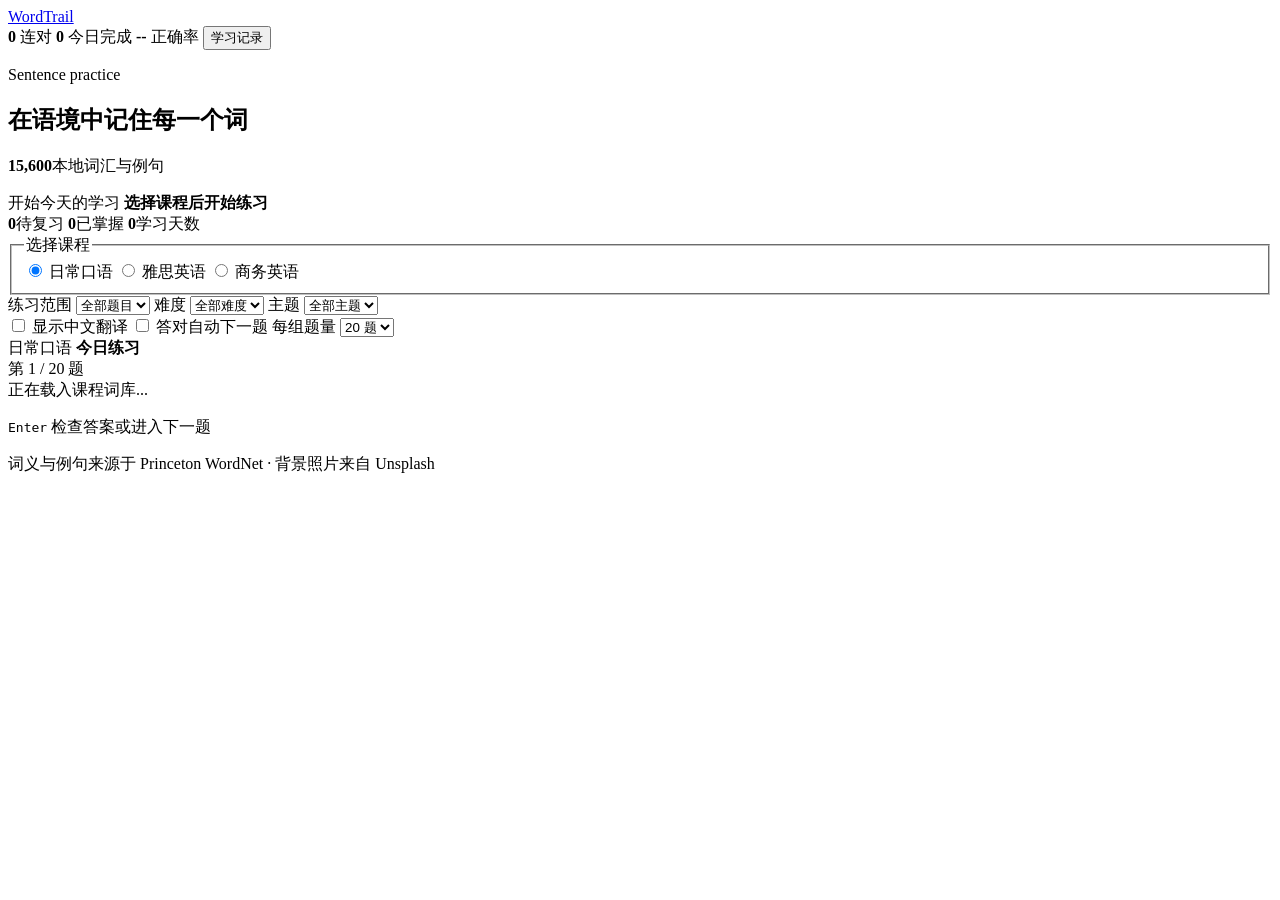
==== index.html @ 2b7f037a "Deploy WordTrail site" ====
<!doctype html>
<html lang="zh-CN">
<head>
  <meta charset="UTF-8">
  <meta name="viewport" content="width=device-width, initial-scale=1.0">
  <meta name="description" content="雅思、日常口语和商务英语句子填空练习。">
  <title>WordTrail 英语填空练习</title>
  <script type="module" crossorigin src="/assets/index-DmFLIDz8.js"></script>
  <link rel="stylesheet" crossorigin href="/assets/index-DIoTUTyi.css">
</head>
<body>
  <div class="page-overlay" aria-hidden="true"></div>

  <header class="site-header">
    <a class="brand" href="#" aria-label="WordTrail 首页">
      <span class="brand-mark"><i data-lucide="book-open" aria-hidden="true"></i></span>
      <span>WordTrail</span>
    </a>
    <div class="header-stats" aria-label="今日学习统计">
      <span><i data-lucide="flame" aria-hidden="true"></i><strong id="streak-count">0</strong> 连对</span>
      <span><i data-lucide="circle-check" aria-hidden="true"></i><strong id="today-count">0</strong> 今日完成</span>
      <span><i data-lucide="chart-no-axes-column-increasing" aria-hidden="true"></i><strong id="accuracy-count">--</strong> 正确率</span>
      <button id="history-button" class="header-button" type="button" aria-label="打开学习记录"><i data-lucide="history" aria-hidden="true"></i>学习记录</button>
    </div>
  </header>

  <main class="app-shell">
    <section class="course-head" aria-labelledby="page-title">
      <div>
        <p class="eyebrow">Sentence practice</p>
        <h1 id="page-title">在语境中记住每一个词</h1>
      </div>
      <p class="course-total"><strong id="course-count">15,600</strong><span>本地词汇与例句</span></p>
    </section>

    <section class="learning-overview" aria-label="学习概览">
      <div class="resume-summary">
        <span class="resume-icon"><i data-lucide="bookmark-check" aria-hidden="true"></i></span>
        <div>
          <span id="resume-label">开始今天的学习</span>
          <strong id="resume-title">选择课程后开始练习</strong>
        </div>
        <button id="resume-button" class="resume-button" type="button" hidden>继续学习<i data-lucide="arrow-right" aria-hidden="true"></i></button>
      </div>
      <div class="overview-metrics">
        <span><strong id="due-count">0</strong>待复习</span>
        <span><strong id="mastered-count">0</strong>已掌握</span>
        <span><strong id="study-days">0</strong>学习天数</span>
      </div>
    </section>

    <section class="filter-bar" aria-label="课程筛选">
      <fieldset class="course-switcher">
        <legend>选择课程</legend>
        <label>
          <input type="radio" name="course" value="daily" checked>
          <span><i data-lucide="message-circle" aria-hidden="true"></i>日常口语</span>
        </label>
        <label>
          <input type="radio" name="course" value="ielts">
          <span><i data-lucide="graduation-cap" aria-hidden="true"></i>雅思英语</span>
        </label>
        <label>
          <input type="radio" name="course" value="business">
          <span><i data-lucide="briefcase-business" aria-hidden="true"></i>商务英语</span>
        </label>
      </fieldset>

      <div class="select-fields">
        <label>
          <span>练习范围</span>
          <select id="scope-filter">
            <option value="all">全部题目</option>
            <option value="due">到期复习</option>
            <option value="wrong">错题本</option>
            <option value="favorites">收藏夹</option>
          </select>
        </label>
        <label>
          <span>难度</span>
          <select id="difficulty-filter">
            <option value="all">全部难度</option>
            <option value="Basic">基础</option>
            <option value="Intermediate">进阶</option>
            <option value="Advanced">高阶</option>
          </select>
        </label>
        <label>
          <span>主题</span>
          <select id="topic-filter">
            <option value="all">全部主题</option>
          </select>
        </label>
      </div>
    </section>

    <section class="preference-strip" aria-label="练习偏好">
      <label class="switch-control">
        <input id="translation-toggle" type="checkbox">
        <span class="switch-track" aria-hidden="true"></span>
        <span>显示中文翻译</span>
      </label>
      <label class="switch-control">
        <input id="auto-next-toggle" type="checkbox">
        <span class="switch-track" aria-hidden="true"></span>
        <span>答对自动下一题</span>
      </label>
      <label class="goal-control" for="goal-select">
        <span>每组题量</span>
        <select id="goal-select">
          <option value="10">10 题</option>
          <option value="20" selected>20 题</option>
          <option value="30">30 题</option>
        </select>
      </label>
    </section>

    <section class="practice-panel" aria-labelledby="practice-title">
      <div class="practice-progress">
        <div class="progress-copy">
          <div>
            <span id="course-label">日常口语</span>
            <strong id="practice-title">今日练习</strong>
          </div>
          <span id="progress-label">第 1 / 20 题</span>
        </div>
        <div class="progress-track" role="progressbar" aria-label="今日练习进度" aria-valuemin="0" aria-valuemax="20" aria-valuenow="0">
          <div id="progress-bar"></div>
        </div>
      </div>

      <div id="loading-state" class="loading-state" aria-live="polite">
        <i data-lucide="loader-circle" aria-hidden="true"></i>
        <span>正在载入课程词库...</span>
      </div>

      <div id="question-view" class="question-view" hidden>
        <div class="question-meta">
          <span id="part-of-speech">名词</span>
          <span id="question-difficulty">基础</span>
          <span id="question-topic">General</span>
          <button id="favorite-button" class="icon-button" type="button" aria-label="收藏当前单词" aria-pressed="false" data-tooltip="收藏当前单词">
            <i data-lucide="star" aria-hidden="true"></i>
          </button>
          <button id="speak-button" class="icon-button" type="button" aria-label="朗读完整句子" data-tooltip="朗读完整句子">
            <i data-lucide="volume-2" aria-hidden="true"></i>
          </button>
        </div>

        <p id="sentence" class="sentence"></p>
        <p class="answer-length" id="answer-length"></p>
        <p id="translation" class="translation" lang="zh-CN" hidden></p>

        <div id="hint-panel" class="hint-panel" hidden>
          <i data-lucide="lightbulb" aria-hidden="true"></i>
          <div>
            <strong>词义提示</strong>
            <p id="definition"></p>
            <span id="letter-hint"></span>
          </div>
        </div>

        <form id="answer-form" novalidate>
          <label for="answer-input">你的答案</label>
          <div class="answer-row">
            <input id="answer-input" type="text" autocomplete="off" autocapitalize="none" spellcheck="false" placeholder="输入缺少的英文单词">
            <button id="submit-button" class="primary-button" type="submit">检查答案<i data-lucide="arrow-right" aria-hidden="true"></i></button>
          </div>
        </form>

        <div id="feedback" class="feedback" aria-live="polite" hidden></div>

        <div class="secondary-actions">
          <button id="hint-button" class="text-button" type="button"><i data-lucide="sparkles" aria-hidden="true"></i>查看提示</button>
          <button id="skip-button" class="text-button" type="button">跳过本题<i data-lucide="skip-forward" aria-hidden="true"></i></button>
        </div>
      </div>

      <div id="empty-state" class="empty-state" hidden>
        <i data-lucide="search-x" aria-hidden="true"></i>
        <h2>没有符合条件的题目</h2>
        <p>请调整难度或主题筛选。</p>
      </div>

      <div id="completion-view" class="completion-view" hidden>
        <span class="completion-icon"><i data-lucide="trophy" aria-hidden="true"></i></span>
        <p class="eyebrow">Session complete</p>
        <h2>本组练习完成</h2>
        <p id="completion-copy"></p>
        <div class="completion-stats">
          <span><strong id="session-correct">0</strong>答对</span>
          <span><strong id="session-accuracy">0%</strong>正确率</span>
          <span><strong id="session-learned">0</strong>个词</span>
        </div>
        <button id="restart-button" class="primary-button" type="button">继续练习<i data-lucide="rotate-cw" aria-hidden="true"></i></button>
      </div>
    </section>

    <p class="keyboard-tip"><kbd>Enter</kbd> 检查答案或进入下一题</p>
  </main>

  <footer>
    词义与例句来源于 Princeton WordNet · 背景照片来自 Unsplash
  </footer>

  <dialog id="history-dialog" class="history-dialog" aria-labelledby="history-title">
    <div class="dialog-head">
      <div>
        <p class="eyebrow">Learning history</p>
        <h2 id="history-title">学习记录</h2>
      </div>
      <button id="history-close" class="dialog-close" type="button" aria-label="关闭学习记录"><i data-lucide="x" aria-hidden="true"></i></button>
    </div>

    <section class="course-history" aria-labelledby="course-progress-title">
      <h3 id="course-progress-title">课程进度</h3>
      <div id="course-progress-list"></div>
    </section>

    <section class="recent-history" aria-labelledby="recent-history-title">
      <h3 id="recent-history-title">最近练习</h3>
      <ol id="recent-history-list"></ol>
      <p id="history-empty" class="history-empty">完成一组练习后，记录会显示在这里。</p>
    </section>
  </dialog>

  <script src="assets/lucide.min.js"></script>
</body>
</html>
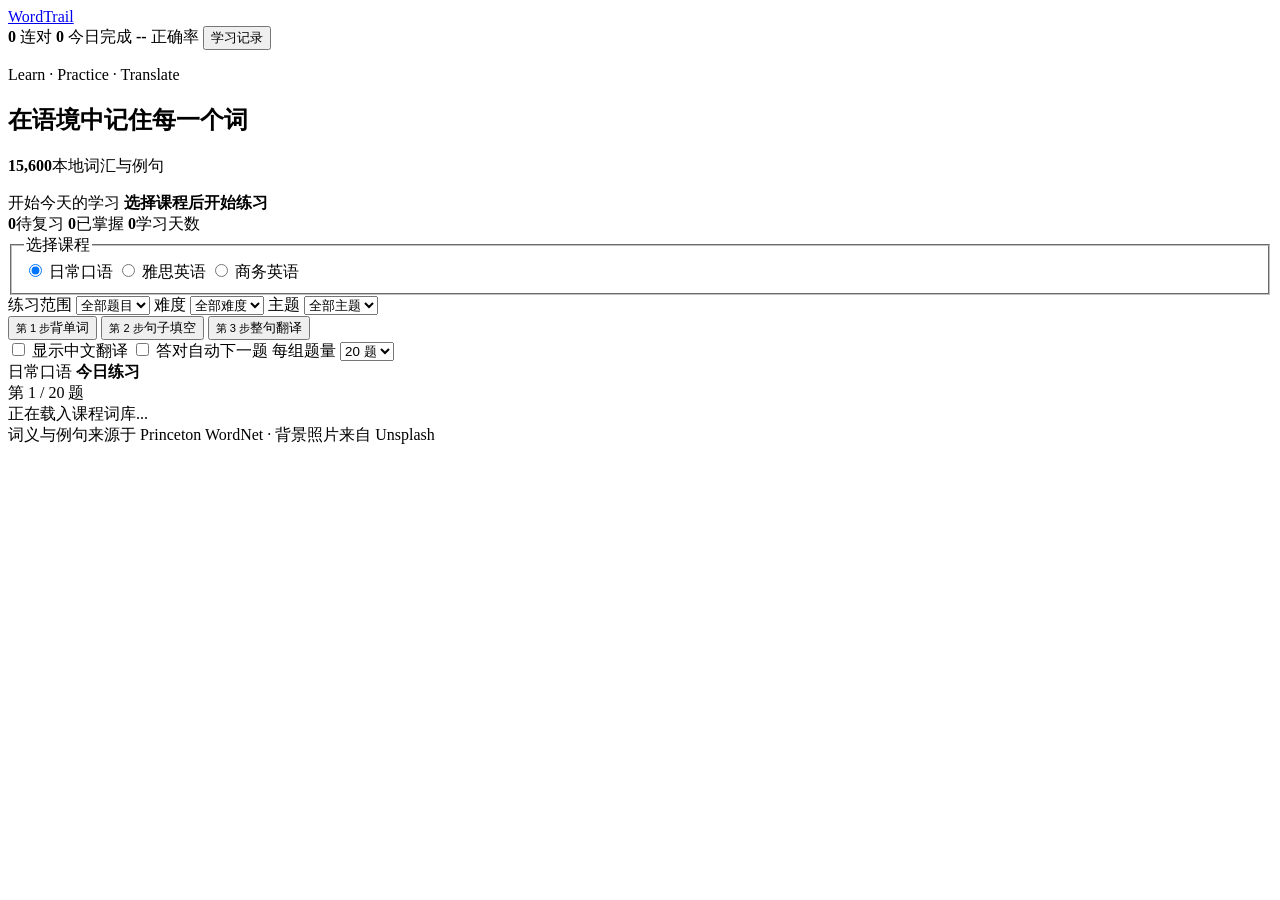
==== commit 76647d46: "Add three-stage learning workflow" ====
--- a/index.html
+++ b/index.html
@@ -3,10 +3,10 @@
 <head>
   <meta charset="UTF-8">
   <meta name="viewport" content="width=device-width, initial-scale=1.0">
-  <meta name="description" content="雅思、日常口语和商务英语句子填空练习。">
-  <title>WordTrail 英语填空练习</title>
-  <script type="module" crossorigin src="/assets/index-DmFLIDz8.js"></script>
-  <link rel="stylesheet" crossorigin href="/assets/index-DIoTUTyi.css">
+  <meta name="description" content="雅思、日常口语和商务英语的单词学习、句子填空与整句翻译练习。">
+  <title>WordTrail 英语学习</title>
+  <script type="module" crossorigin src="./assets/index-BDcHSCDT.js"></script>
+  <link rel="stylesheet" crossorigin href="./assets/index-DLPAKiRb.css">
 </head>
 <body>
   <div class="page-overlay" aria-hidden="true"></div>
@@ -27,7 +27,7 @@
   <main class="app-shell">
     <section class="course-head" aria-labelledby="page-title">
       <div>
-        <p class="eyebrow">Sentence practice</p>
+        <p class="eyebrow">Learn · Practice · Translate</p>
         <h1 id="page-title">在语境中记住每一个词</h1>
       </div>
       <p class="course-total"><strong id="course-count">15,600</strong><span>本地词汇与例句</span></p>
@@ -93,6 +93,23 @@
         </label>
       </div>
     </section>
+
+    <nav class="mode-switcher" aria-label="学习模式">
+      <button type="button" data-mode="learn" aria-pressed="true">
+        <i data-lucide="book-open-check" aria-hidden="true"></i>
+        <span><small>第 1 步</small>背单词</span>
+      </button>
+      <i data-lucide="chevron-right" aria-hidden="true"></i>
+      <button type="button" data-mode="cloze" aria-pressed="false">
+        <i data-lucide="text-cursor-input" aria-hidden="true"></i>
+        <span><small>第 2 步</small>句子填空</span>
+      </button>
+      <i data-lucide="chevron-right" aria-hidden="true"></i>
+      <button type="button" data-mode="translate" aria-pressed="false">
+        <i data-lucide="languages" aria-hidden="true"></i>
+        <span><small>第 3 步</small>整句翻译</span>
+      </button>
+    </nav>
 
     <section class="preference-strip" aria-label="练习偏好">
       <label class="switch-control">
@@ -147,26 +164,54 @@
           </button>
         </div>
 
-        <p id="sentence" class="sentence"></p>
-        <p class="answer-length" id="answer-length"></p>
-        <p id="translation" class="translation" lang="zh-CN" hidden></p>
-
-        <div id="hint-panel" class="hint-panel" hidden>
-          <i data-lucide="lightbulb" aria-hidden="true"></i>
-          <div>
-            <strong>词义提示</strong>
-            <p id="definition"></p>
-            <span id="letter-hint"></span>
-          </div>
-        </div>
-
-        <form id="answer-form" novalidate>
-          <label for="answer-input">你的答案</label>
-          <div class="answer-row">
-            <input id="answer-input" type="text" autocomplete="off" autocapitalize="none" spellcheck="false" placeholder="输入缺少的英文单词">
-            <button id="submit-button" class="primary-button" type="submit">检查答案<i data-lucide="arrow-right" aria-hidden="true"></i></button>
-          </div>
-        </form>
+        <section id="learn-view" class="learn-view" aria-label="背单词">
+          <p id="learn-word" class="learn-word"></p>
+          <p id="learn-definition" class="learn-definition"></p>
+          <div class="learn-example">
+            <strong>例句</strong>
+            <p id="learn-sentence"></p>
+            <p id="learn-translation" lang="zh-CN"></p>
+          </div>
+          <div class="memory-actions" role="group" aria-label="选择记忆程度">
+            <button type="button" data-rating="unknown"><i data-lucide="circle-x" aria-hidden="true"></i>不认识</button>
+            <button type="button" data-rating="fuzzy"><i data-lucide="circle-help" aria-hidden="true"></i>有印象</button>
+            <button type="button" data-rating="known"><i data-lucide="circle-check" aria-hidden="true"></i>认识</button>
+          </div>
+        </section>
+
+        <section id="cloze-view" aria-label="句子填空" hidden>
+          <p id="sentence" class="sentence"></p>
+          <p class="answer-length" id="answer-length"></p>
+          <p id="translation" class="translation" lang="zh-CN" hidden></p>
+
+          <div id="hint-panel" class="hint-panel" hidden>
+            <i data-lucide="lightbulb" aria-hidden="true"></i>
+            <div>
+              <strong>词义提示</strong>
+              <p id="definition"></p>
+              <span id="letter-hint"></span>
+            </div>
+          </div>
+
+          <form id="answer-form" novalidate>
+            <label for="answer-input">你的答案</label>
+            <div class="answer-row">
+              <input id="answer-input" type="text" autocomplete="off" autocapitalize="none" spellcheck="false" placeholder="输入缺少的英文单词">
+              <button id="submit-button" class="primary-button" type="submit">检查答案<i data-lucide="arrow-right" aria-hidden="true"></i></button>
+            </div>
+          </form>
+        </section>
+
+        <section id="translate-view" class="translate-view" aria-label="整句翻译" hidden>
+          <span class="prompt-label">请翻译成英文</span>
+          <p id="translate-prompt" class="translate-prompt" lang="zh-CN"></p>
+          <form id="translate-form" novalidate>
+            <label for="translate-input">你的英文句子</label>
+            <textarea id="translate-input" rows="3" autocomplete="off" autocapitalize="sentences" spellcheck="true" placeholder="输入完整英文句子"></textarea>
+            <button id="translate-submit" class="primary-button" type="submit">检查翻译<i data-lucide="arrow-right" aria-hidden="true"></i></button>
+          </form>
+          <div id="translation-comparison" class="translation-comparison" hidden></div>
+        </section>
 
         <div id="feedback" class="feedback" aria-live="polite" hidden></div>
 
@@ -188,15 +233,14 @@
         <h2>本组练习完成</h2>
         <p id="completion-copy"></p>
         <div class="completion-stats">
-          <span><strong id="session-correct">0</strong>答对</span>
+          <span><strong id="session-correct">0</strong><span id="session-correct-label">答对</span></span>
           <span><strong id="session-accuracy">0%</strong>正确率</span>
-          <span><strong id="session-learned">0</strong>个词</span>
+          <span><strong id="session-learned">0</strong><span id="session-learned-label">个词</span></span>
         </div>
         <button id="restart-button" class="primary-button" type="button">继续练习<i data-lucide="rotate-cw" aria-hidden="true"></i></button>
       </div>
     </section>
 
-    <p class="keyboard-tip"><kbd>Enter</kbd> 检查答案或进入下一题</p>
   </main>
 
   <footer>
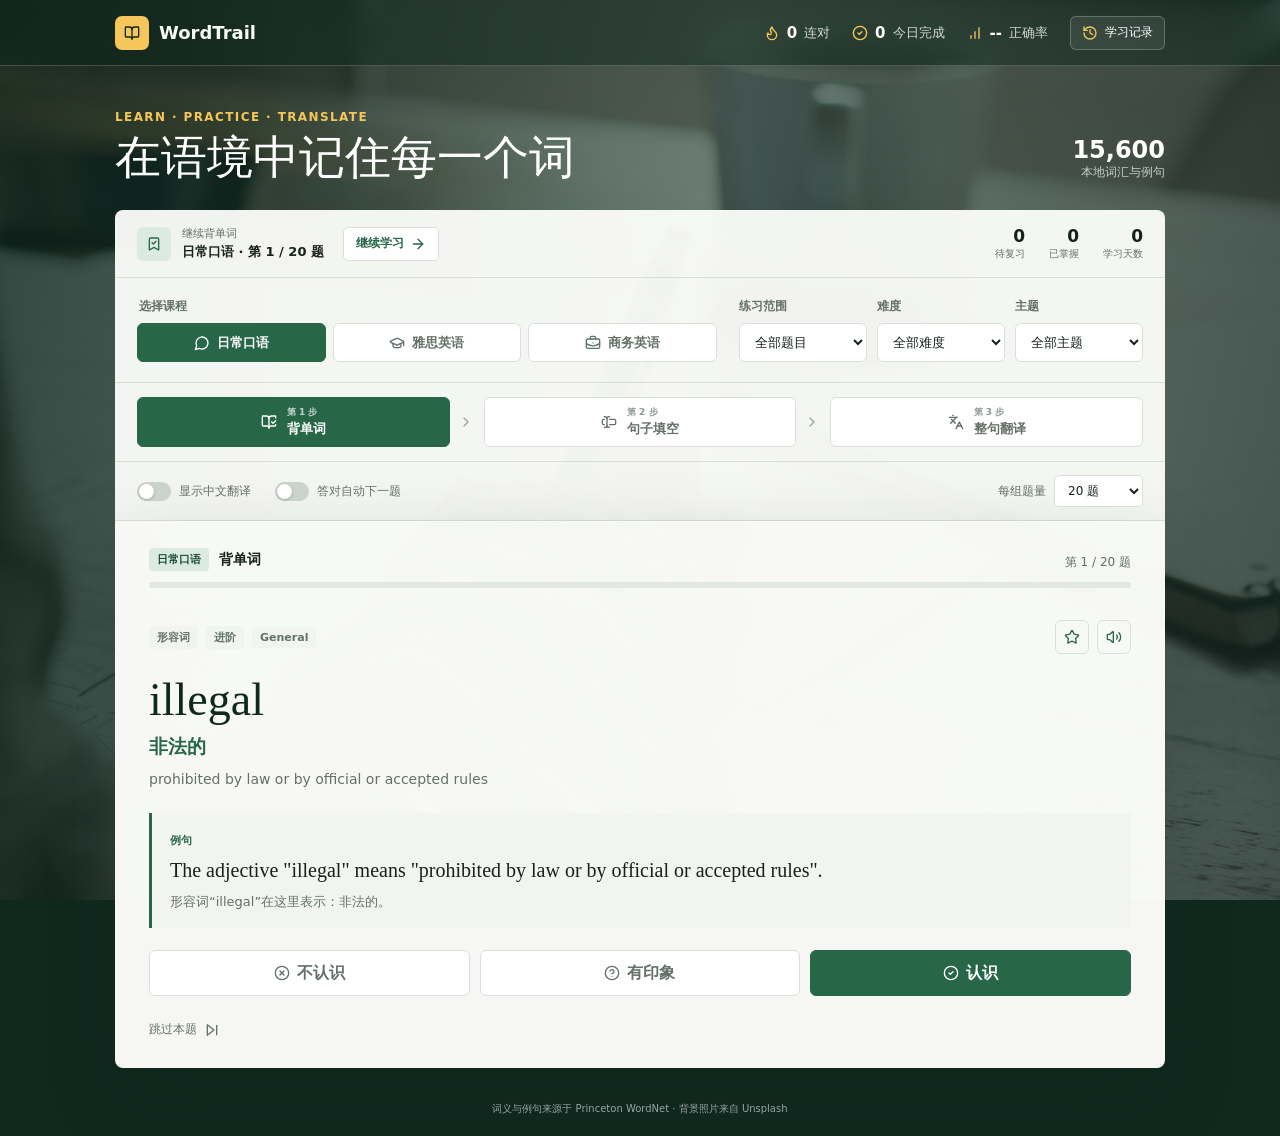
==== commit 6a0f7cf0: "Publish audited Chinese vocabulary data" ====
--- a/index.html
+++ b/index.html
@@ -5,8 +5,8 @@
   <meta name="viewport" content="width=device-width, initial-scale=1.0">
   <meta name="description" content="雅思、日常口语和商务英语的单词学习、句子填空与整句翻译练习。">
   <title>WordTrail 英语学习</title>
-  <script type="module" crossorigin src="./assets/index-BDcHSCDT.js"></script>
-  <link rel="stylesheet" crossorigin href="./assets/index-DLPAKiRb.css">
+  <script type="module" crossorigin src="./assets/index-hWZn1cz2.js"></script>
+  <link rel="stylesheet" crossorigin href="./assets/index-DLjFJu4E.css">
 </head>
 <body>
   <div class="page-overlay" aria-hidden="true"></div>
@@ -166,6 +166,7 @@
 
         <section id="learn-view" class="learn-view" aria-label="背单词">
           <p id="learn-word" class="learn-word"></p>
+          <p id="learn-word-translation" class="learn-word-translation" lang="zh-CN"></p>
           <p id="learn-definition" class="learn-definition"></p>
           <div class="learn-example">
             <strong>例句</strong>
--- a/assets/index-DLjFJu4E.css
+++ b/assets/index-DLjFJu4E.css
@@ -0,0 +1 @@
+:root{--forest-950: #10291f;--forest-800: #1d4d39;--forest-700: #286648;--forest-100: #dcebe1;--paper: #fbfcf9;--paper-soft: #f1f4ef;--ink: #17221c;--muted: #647168;--line: #d9e0da;--amber: #f5c65b;--amber-soft: #fff7dc;--red: #b63b3b;--red-soft: #fff0ee;--shadow: rgba(14, 35, 26, .2)}*{box-sizing:border-box}html{min-width:320px}body{min-height:100vh;margin:0;color:var(--ink);background:var(--forest-950);font-family:Inter,Microsoft YaHei,PingFang SC,system-ui,sans-serif;letter-spacing:0}button,input,select,textarea{font:inherit;letter-spacing:0}button,select{cursor:pointer}button:focus-visible,input:focus-visible,select:focus-visible,textarea:focus-visible{outline:3px solid rgba(245,198,91,.65);outline-offset:2px}.page-overlay{position:fixed;inset:0;z-index:-1;background:linear-gradient(100deg,#0a2218d1,#133023a1 52%,#0e221cc7),url(./english-study-background-C0vxnUAf.webp) center / cover no-repeat}.site-header{min-height:66px;display:flex;align-items:center;justify-content:space-between;gap:20px;padding:10px max(24px,calc((100% - 1050px)/2));color:#f8fcf9;border-bottom:1px solid rgba(255,255,255,.18);background:#0b251b75;-webkit-backdrop-filter:blur(16px);backdrop-filter:blur(16px)}.brand{display:inline-flex;align-items:center;gap:10px;color:inherit;text-decoration:none;font-size:18px;font-weight:700}.brand-mark{width:34px;height:34px;display:grid;place-items:center;border-radius:7px;color:var(--forest-950);background:var(--amber)}.header-stats{display:flex;align-items:center;gap:22px;font-size:13px;color:#fffc}.header-stats span{display:inline-flex;align-items:center;gap:7px}.header-stats strong{color:#fff;font-size:15px}.header-stats svg{color:var(--amber)}.header-button{min-height:34px;display:inline-flex;align-items:center;gap:7px;padding:0 11px;border:1px solid rgba(255,255,255,.24);border-radius:6px;color:#fff;background:#ffffff14;font-size:12px}.header-button:hover{background:#ffffff26}.app-shell{width:min(1050px,calc(100% - 36px));margin:0 auto;padding:44px 0 34px}.course-head{display:flex;align-items:flex-end;justify-content:space-between;gap:30px;margin-bottom:25px;color:#fff}.eyebrow{margin:0 0 7px;color:var(--amber);font-size:12px;font-weight:700;text-transform:uppercase;letter-spacing:1.4px}h1{max-width:680px;margin:0;font-family:Georgia,Times New Roman,serif;font-size:clamp(30px,4.3vw,46px);line-height:1.18;font-weight:400;letter-spacing:0}.course-total{display:flex;flex-direction:column;align-items:flex-end;margin:0 0 4px;color:#ffffffb8;font-size:12px;white-space:nowrap}.course-total strong{color:#fff;font-size:24px;font-weight:700}.learning-overview{display:grid;grid-template-columns:minmax(0,1fr) auto;align-items:center;gap:24px;padding:16px 22px;border-radius:8px 8px 0 0;color:var(--ink);background:#fbfcf9f5;border-bottom:1px solid var(--line)}.resume-summary{min-width:0;display:flex;align-items:center;gap:11px}.resume-icon{width:34px;height:34px;display:grid;place-items:center;flex:0 0 auto;border-radius:6px;color:var(--forest-700);background:var(--forest-100)}.resume-summary>div{min-width:0;display:flex;flex-direction:column;gap:2px}.resume-summary>div span{color:var(--muted);font-size:11px}.resume-summary>div strong{overflow:hidden;font-size:13px;white-space:nowrap;text-overflow:ellipsis}.resume-button{min-height:34px;display:inline-flex;align-items:center;gap:6px;margin-left:8px;padding:0 12px;border:1px solid var(--line);border-radius:5px;color:var(--forest-700);background:#fff;font-size:12px;font-weight:700}.resume-button:hover{background:var(--forest-100)}.overview-metrics{display:flex;align-items:center;gap:24px}.overview-metrics span{display:flex;flex-direction:column;gap:1px;color:var(--muted);font-size:10px;text-align:right;white-space:nowrap}.overview-metrics strong{color:var(--ink);font-size:17px}.filter-bar{display:grid;grid-template-columns:minmax(0,1fr) auto;align-items:end;gap:22px;padding:20px 22px;border-radius:0;color:var(--ink);background:#fbfcf9f5;border-bottom:1px solid var(--line)}.course-switcher{min-width:0;display:grid;grid-template-columns:repeat(3,minmax(0,1fr));gap:7px;margin:0;padding:0;border:0}.course-switcher legend,.select-fields label>span{display:block;margin-bottom:8px;color:var(--muted);font-size:12px;font-weight:700}.course-switcher legend{grid-column:1 / -1}.course-switcher label{display:block;margin:0}.course-switcher input{position:absolute;opacity:0;pointer-events:none}.course-switcher label span{width:100%;height:39px;display:inline-flex;align-items:center;gap:7px;padding:0 13px;border:1px solid var(--line);border-radius:6px;background:#fff;color:var(--muted);font-size:13px;font-weight:600;cursor:pointer;justify-content:center}.course-switcher input:checked+span{color:#fff;border-color:var(--forest-700);background:var(--forest-700)}.course-switcher input:focus-visible+span{outline:3px solid rgba(245,198,91,.65);outline-offset:2px}.select-fields{display:flex;gap:10px}.select-fields label{width:128px}.select-fields select{width:100%;height:39px;padding:0 30px 0 11px;border:1px solid var(--line);border-radius:6px;color:var(--ink);background:#fff;font-size:13px}.mode-switcher{display:grid;grid-template-columns:minmax(0,1fr) 18px minmax(0,1fr) 18px minmax(0,1fr);align-items:center;gap:8px;padding:14px 22px;border-bottom:1px solid var(--line);background:#fbfcf9f5}.mode-switcher>svg{color:#9aa49d}.mode-switcher button{min-height:50px;display:flex;align-items:center;justify-content:center;gap:10px;padding:7px 12px;border:1px solid var(--line);border-radius:6px;color:var(--muted);background:#fff}.mode-switcher button>svg{flex:0 0 auto}.mode-switcher button span{display:flex;flex-direction:column;align-items:flex-start;gap:1px;font-size:13px;font-weight:700}.mode-switcher button small{color:inherit;font-size:9px;font-weight:600;opacity:.72}.mode-switcher button[aria-pressed=true]{color:#fff;border-color:var(--forest-700);background:var(--forest-700)}.mode-switcher button:not([aria-pressed=true]):hover{color:var(--forest-700);background:var(--forest-100)}.preference-strip{display:flex;align-items:center;gap:24px;padding:13px 22px;color:var(--muted);background:#fbfcf9f5;border-bottom:1px solid var(--line);font-size:12px}.switch-control{display:inline-flex;align-items:center;gap:8px;cursor:pointer}.switch-control input{position:absolute;opacity:0;pointer-events:none}.switch-track{width:34px;height:19px;position:relative;flex:0 0 auto;border-radius:10px;background:#cbd3cd;transition:background .2s ease}.switch-track:after{content:"";width:15px;height:15px;position:absolute;top:2px;left:2px;border-radius:50%;background:#fff;box-shadow:0 1px 3px #0003;transition:transform .2s ease}.switch-control input:checked+.switch-track{background:var(--forest-700)}.switch-control input:checked+.switch-track:after{transform:translate(15px)}.switch-control input:focus-visible+.switch-track{outline:3px solid rgba(245,198,91,.65);outline-offset:2px}.goal-control{display:inline-flex;align-items:center;gap:8px;margin-left:auto}.goal-control select{height:32px;padding:0 26px 0 9px;border:1px solid var(--line);border-radius:5px;color:var(--ink);background:#fff;font-size:12px}.practice-panel{min-height:430px;padding:27px 34px 25px;border-radius:0 0 8px 8px;background:#fbfcf9fa;box-shadow:0 28px 75px var(--shadow)}.practice-progress{margin-bottom:32px}.progress-copy{display:flex;align-items:end;justify-content:space-between;gap:16px;margin-bottom:11px}.progress-copy div{display:flex;align-items:center;gap:10px}.progress-copy div span{padding:4px 8px;border-radius:4px;color:var(--forest-800);background:var(--forest-100);font-size:11px;font-weight:700}.progress-copy strong{font-size:14px}.progress-copy>span{color:var(--muted);font-size:12px}.progress-track{height:6px;overflow:hidden;border-radius:3px;background:#e3e8e3}.progress-track div{width:0;height:100%;background:var(--forest-700);transition:width .25s ease}.loading-state,.empty-state{min-height:280px;display:grid;place-items:center;align-content:center;gap:10px;color:var(--muted);text-align:center}.loading-state svg{animation:rotate 1.2s linear infinite}.empty-state svg{width:28px;height:28px}.empty-state h2{margin:5px 0 0;font-size:18px}.empty-state p{margin:0;font-size:13px}.completion-view{min-height:330px;display:grid;place-items:center;align-content:center;text-align:center}.completion-icon{width:52px;height:52px;display:grid;place-items:center;margin-bottom:13px;border-radius:50%;color:#79580d;background:var(--amber-soft)}.completion-icon svg{width:25px;height:25px}.completion-view .eyebrow{margin-bottom:5px;color:var(--forest-700)}.completion-view h2{margin:0;font-family:Georgia,Times New Roman,serif;font-size:28px;font-weight:400}.completion-view>p:not(.eyebrow){margin:8px 0 20px;color:var(--muted);font-size:13px}.completion-stats{display:flex;gap:30px;margin-bottom:22px}.completion-stats>span{display:flex;flex-direction:column;gap:3px;color:var(--muted);font-size:11px}.completion-stats>span>span{color:var(--muted);font-size:11px}.completion-stats strong{color:var(--ink);font-size:20px}.completion-view .primary-button{min-width:160px}@keyframes rotate{to{transform:rotate(360deg)}}.question-meta{display:flex;align-items:center;gap:8px;min-height:34px}.question-meta>span{padding:4px 8px;border-radius:4px;color:var(--muted);background:var(--paper-soft);font-size:11px;font-weight:700}.icon-button{width:34px;height:34px;display:grid;place-items:center;border:1px solid var(--line);border-radius:6px;color:var(--forest-700);background:transparent}.icon-button:hover{background:var(--forest-100)}#favorite-button{margin-left:auto}#favorite-button[aria-pressed=true]{color:#815d08;border-color:#e4bd55;background:var(--amber-soft)}#favorite-button[aria-pressed=true] svg{fill:currentColor}.learn-view{padding:10px 0 2px}.learn-word{margin:10px 0 5px;font-family:Georgia,Times New Roman,serif;font-size:46px;line-height:1.15;color:var(--forest-950)}.learn-word-translation{max-width:780px;margin:0 0 6px;color:var(--forest-700);font-size:19px;font-weight:700;line-height:1.55}.learn-definition{max-width:780px;margin:0 0 22px;color:var(--muted);font-size:14px;line-height:1.65}.learn-example{padding:16px 18px;border-left:3px solid var(--forest-700);background:var(--paper-soft)}.learn-example strong{color:var(--forest-700);font-size:11px;text-transform:uppercase}.learn-example p{margin:6px 0 0;line-height:1.6}.learn-example #learn-sentence{font-family:Georgia,Times New Roman,serif;font-size:20px}.learn-example #learn-translation{color:var(--muted);font-size:13px}.memory-actions{display:grid;grid-template-columns:repeat(3,minmax(0,1fr));gap:10px;margin-top:22px}.memory-actions button{min-height:46px;display:inline-flex;align-items:center;justify-content:center;gap:7px;border:1px solid var(--line);border-radius:6px;color:var(--muted);background:#fff;font-weight:700}.memory-actions button:hover{color:var(--forest-700);border-color:#abc4b5;background:var(--forest-100)}.memory-actions button[data-rating=known]{color:#fff;border-color:var(--forest-700);background:var(--forest-700)}.memory-actions button[data-rating=known]:hover{background:var(--forest-800)}.memory-actions button:disabled{cursor:default;opacity:.55}.sentence{margin:22px 0 9px;font-family:Georgia,Times New Roman,serif;font-size:clamp(25px,3.5vw,34px);line-height:1.55;letter-spacing:0}.sentence .blank{display:inline-block;min-width:135px;margin:0 5px;padding:0 8px 2px;border-bottom:3px solid var(--forest-700);color:var(--forest-700);text-align:center;font-family:Inter,system-ui,sans-serif;font-size:.62em;vertical-align:.12em}.answer-length{margin:0 0 20px;color:var(--muted);font-size:12px}.translation{margin:-9px 0 20px;padding-left:12px;border-left:3px solid var(--amber);color:#4e5d53;font-size:14px;line-height:1.65}.hint-panel{display:flex;align-items:flex-start;gap:11px;margin:0 0 20px;padding:14px 16px;border-radius:6px;color:#66501b;background:var(--amber-soft)}.hint-panel svg{margin-top:1px;color:#a1740b}.hint-panel strong{font-size:12px}.hint-panel p{margin:4px 0 3px;font-size:13px;line-height:1.55}.hint-panel span{font-size:12px;opacity:.82}#answer-form>label{display:block;margin-bottom:8px;font-size:13px;font-weight:700}.answer-row{display:grid;grid-template-columns:minmax(0,1fr) auto;gap:10px}#answer-input{min-width:0;height:50px;padding:0 15px;border:1px solid var(--line);border-radius:6px;color:var(--ink);background:#fff}#answer-input::placeholder{color:#9aa39c}#answer-input:focus{border-color:var(--forest-700)}#answer-input.is-error{border-color:var(--red);background:var(--red-soft)}.translate-view{padding-top:8px}.prompt-label{display:inline-block;margin-bottom:8px;color:var(--forest-700);font-size:11px;font-weight:700}.translate-prompt{max-width:880px;margin:0 0 22px;font-family:Georgia,Microsoft YaHei,PingFang SC,serif;font-size:24px;line-height:1.6}#translate-form{display:grid;grid-template-columns:minmax(0,1fr) auto;align-items:end;gap:10px}#translate-form label{grid-column:1 / -1;margin-bottom:-2px;font-size:13px;font-weight:700}#translate-input{min-width:0;min-height:92px;resize:vertical;padding:13px 15px;border:1px solid var(--line);border-radius:6px;color:var(--ink);background:#fff;line-height:1.55}#translate-input:focus{border-color:var(--forest-700)}#translate-input.is-error{border-color:var(--red);background:var(--red-soft)}#translate-form .primary-button{margin-bottom:21px}.translation-comparison{margin-top:14px;padding:14px 16px;border:1px solid var(--line);border-radius:6px;background:var(--paper-soft)}.translation-comparison>strong{font-size:12px}.comparison-line{display:flex;flex-wrap:wrap;gap:6px;margin:9px 0 0;font-family:Georgia,Times New Roman,serif;font-size:17px;line-height:1.5}.comparison-line span{padding:1px 3px;border-radius:3px}.word-match{color:var(--forest-800);background:var(--forest-100)}.word-missing{color:var(--red);background:var(--red-soft);text-decoration:underline;text-decoration-style:dotted}.comparison-extras{margin:9px 0 0;color:var(--red);font-size:12px}.primary-button{min-width:145px;height:50px;display:inline-flex;align-items:center;justify-content:center;gap:8px;padding:0 18px;border:0;border-radius:6px;color:#fff;background:var(--forest-700);font-weight:700}.primary-button:hover{background:var(--forest-800)}.feedback{display:flex;align-items:flex-start;gap:10px;margin-top:14px;padding:12px 14px;border-radius:6px;font-size:13px;line-height:1.55}.feedback.correct{color:var(--forest-800);background:var(--forest-100)}.feedback.wrong{color:var(--red);background:var(--red-soft)}.feedback strong{font-weight:700}.secondary-actions{display:flex;justify-content:space-between;gap:12px;margin-top:18px}.text-button{display:inline-flex;align-items:center;gap:7px;padding:5px 0;border:0;color:var(--muted);background:transparent;font-size:12px}.text-button:hover{color:var(--forest-700)}.keyboard-tip{margin:16px 0 0;color:#ffffffc7;font-size:12px;text-align:center}kbd{padding:2px 6px;border:1px solid rgba(255,255,255,.35);border-radius:3px;color:#fff;font:inherit}footer{padding:0 18px 20px;color:#ffffff94;font-size:10px;text-align:center}[hidden]{display:none!important}.history-dialog{width:min(680px,calc(100% - 28px));max-height:min(760px,calc(100vh - 32px));overflow:auto;padding:0;border:0;border-radius:8px;color:var(--ink);background:var(--paper);box-shadow:0 30px 90px #0000004d}.history-dialog::backdrop{background:#071912ad;-webkit-backdrop-filter:blur(4px);backdrop-filter:blur(4px)}.dialog-head{position:sticky;top:0;z-index:1;display:flex;align-items:center;justify-content:space-between;gap:20px;padding:22px 24px 18px;border-bottom:1px solid var(--line);background:var(--paper)}.dialog-head .eyebrow{margin-bottom:3px;color:var(--forest-700)}.dialog-head h2{margin:0;font-family:Georgia,Times New Roman,serif;font-size:27px;font-weight:400}.dialog-close{width:34px;height:34px;display:grid;place-items:center;border:1px solid var(--line);border-radius:6px;color:var(--muted);background:transparent}.dialog-close:hover{color:var(--ink);background:var(--paper-soft)}.course-history,.recent-history{padding:20px 24px}.course-history{border-bottom:1px solid var(--line)}.course-history h3,.recent-history h3{margin:0 0 15px;font-size:13px}.course-progress-row{display:grid;grid-template-columns:82px minmax(0,1fr) 108px;align-items:center;gap:12px;margin:12px 0}.course-progress-row>span{font-size:12px;font-weight:700}.course-progress-row .course-progress-copy{color:var(--muted);font-size:11px;text-align:right}.course-progress-track{height:6px;overflow:hidden;border-radius:3px;background:#e3e8e3}.course-progress-track div{height:100%;background:var(--forest-700)}.recent-history ol{margin:0;padding:0;list-style:none}.recent-history li{display:grid;grid-template-columns:minmax(0,1fr) auto;gap:12px;padding:12px 0;border-bottom:1px solid var(--line)}.recent-history li:last-child{border-bottom:0}.recent-history li div{display:flex;flex-direction:column;gap:3px}.recent-history li strong{font-size:13px}.recent-history li span,.recent-history li time{color:var(--muted);font-size:11px}.recent-history li>span{align-self:center;color:var(--forest-700);font-size:13px;font-weight:700}.history-empty{margin:10px 0 4px;color:var(--muted);font-size:12px}@media(max-width:800px){.app-shell{padding-top:32px}.learning-overview{grid-template-columns:1fr;gap:12px}.overview-metrics{justify-content:space-between;padding-left:45px}.filter-bar{grid-template-columns:1fr;align-items:stretch}.select-fields{flex-wrap:wrap}.select-fields label{width:auto;flex:1 1 110px}}@media(max-width:560px){.site-header{min-height:58px;padding:9px 16px}.brand{font-size:16px}.brand-mark{width:31px;height:31px}.header-stats{gap:13px}.header-stats span{gap:4px}.header-stats span:first-child{display:none}.header-button{width:34px;padding:0;justify-content:center;font-size:0}.app-shell{width:min(100% - 20px,1050px);padding:27px 0 24px}.course-head{align-items:flex-start;margin-bottom:18px}h1{max-width:285px;font-size:31px}.course-total{margin-top:21px}.course-total strong{font-size:19px}.course-total span{display:none}.learning-overview{padding:14px 16px}.resume-button{margin-left:auto;padding:0 9px}.overview-metrics{gap:16px;padding-left:0}.overview-metrics span{text-align:left}.filter-bar{padding:16px;gap:16px}.course-switcher>label{width:auto;margin:0}.course-switcher label span{width:100%;height:auto;min-height:52px;justify-content:center;flex-direction:column;gap:4px;padding:7px 4px;text-align:center}.select-fields{gap:8px}.mode-switcher{grid-template-columns:repeat(3,minmax(0,1fr));gap:6px;padding:12px 16px}.mode-switcher>svg{display:none}.mode-switcher button{min-height:57px;flex-direction:column;gap:3px;padding:6px 4px}.mode-switcher button span{align-items:center;font-size:12px}.preference-strip{flex-wrap:wrap;gap:12px 18px;padding:12px 16px}.goal-control{width:100%;justify-content:space-between;margin-left:0;padding-top:9px;border-top:1px solid var(--line)}.practice-panel{min-height:435px;padding:23px 18px 20px}.practice-progress{margin-bottom:26px}.progress-copy div{gap:7px}.sentence{margin-top:18px;font-size:25px}.sentence .blank{min-width:98px}.learn-word{font-size:38px}.learn-example #learn-sentence{font-size:18px}.memory-actions{gap:7px}.memory-actions button{min-height:52px;flex-direction:column;gap:3px;font-size:12px}.answer-row{grid-template-columns:1fr}.translate-prompt{font-size:21px}#translate-form{grid-template-columns:1fr}#translate-form .primary-button{margin-bottom:0}.primary-button{width:100%}.completion-stats{gap:22px}.completion-view .primary-button{width:auto}.history-dialog{max-height:calc(100vh - 20px)}.dialog-head,.course-history,.recent-history{padding-left:18px;padding-right:18px}.course-progress-row{grid-template-columns:72px minmax(0,1fr)}.course-progress-row .course-progress-copy{grid-column:2;text-align:left}}@media(prefers-reduced-motion:reduce){*,*:before,*:after{scroll-behavior:auto!important;transition:none!important;animation-duration:.01ms!important;animation-iteration-count:1!important}}
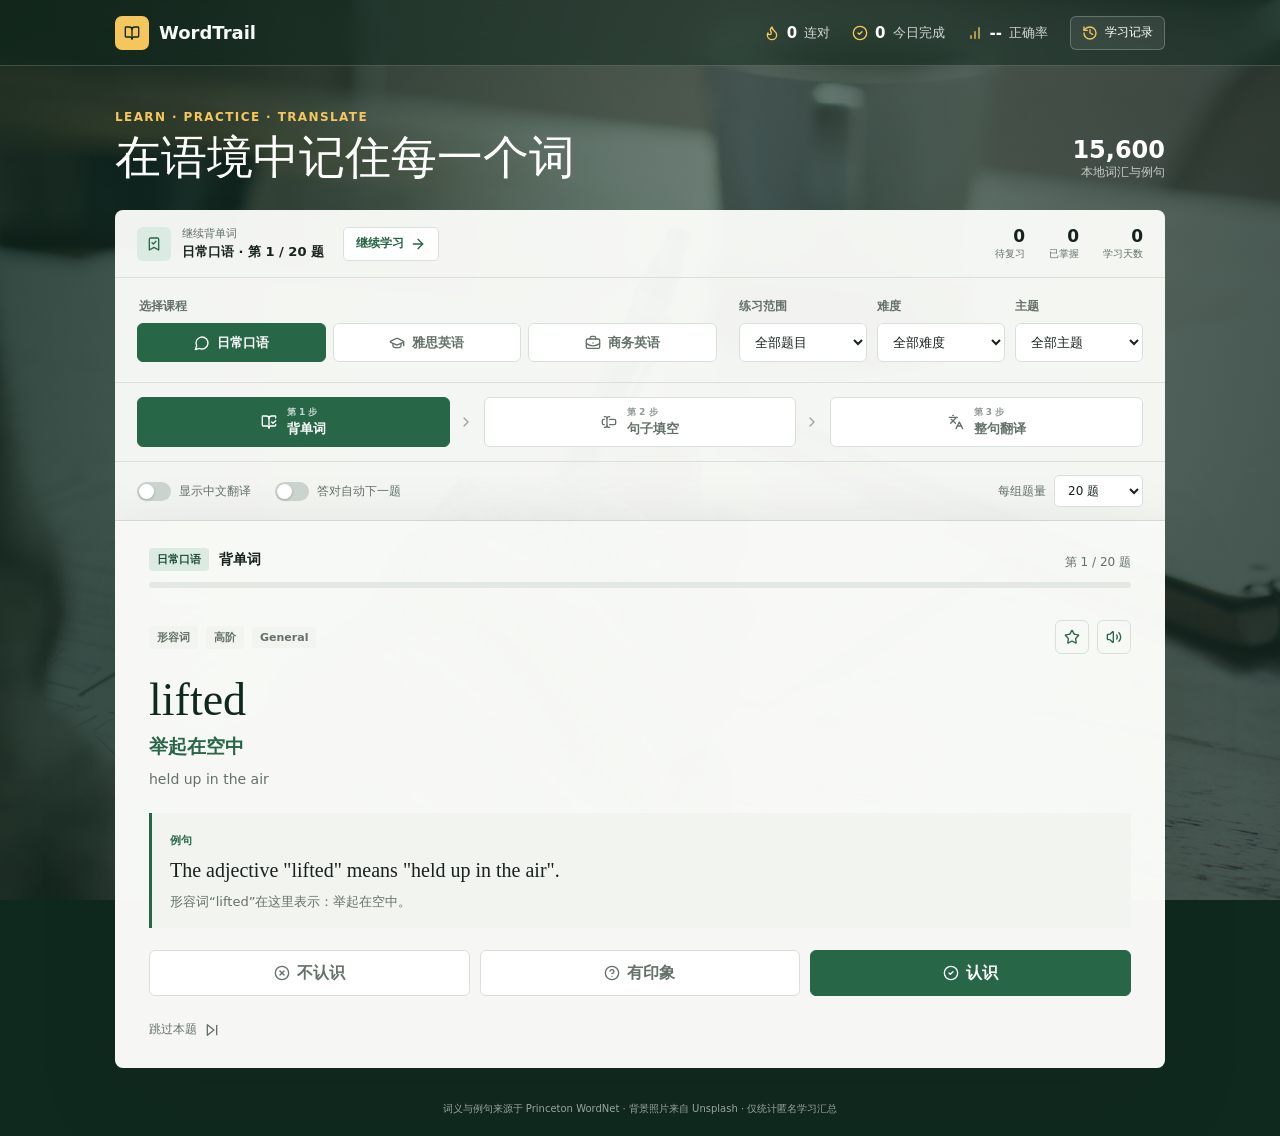
==== commit e32a5f41: "Add anonymous learning analytics dashboard" ====
--- a/index.html
+++ b/index.html
@@ -5,8 +5,9 @@
   <meta name="viewport" content="width=device-width, initial-scale=1.0">
   <meta name="description" content="雅思、日常口语和商务英语的单词学习、句子填空与整句翻译练习。">
   <title>WordTrail 英语学习</title>
-  <script type="module" crossorigin src="./assets/index-hWZn1cz2.js"></script>
-  <link rel="stylesheet" crossorigin href="./assets/index-DLjFJu4E.css">
+  <script type="module" crossorigin src="./assets/main-D5OdEv6E.js"></script>
+  <link rel="modulepreload" crossorigin href="./assets/cloudbase-rpc-BMMtAu0U.js">
+  <link rel="stylesheet" crossorigin href="./assets/main-DLjFJu4E.css">
 </head>
 <body>
   <div class="page-overlay" aria-hidden="true"></div>
@@ -245,7 +246,7 @@
   </main>
 
   <footer>
-    词义与例句来源于 Princeton WordNet · 背景照片来自 Unsplash
+    词义与例句来源于 Princeton WordNet · 背景照片来自 Unsplash · 仅统计匿名学习汇总
   </footer>
 
   <dialog id="history-dialog" class="history-dialog" aria-labelledby="history-title">
--- a/assets/main-DLjFJu4E.css
+++ b/assets/main-DLjFJu4E.css
@@ -0,0 +1 @@
+:root{--forest-950: #10291f;--forest-800: #1d4d39;--forest-700: #286648;--forest-100: #dcebe1;--paper: #fbfcf9;--paper-soft: #f1f4ef;--ink: #17221c;--muted: #647168;--line: #d9e0da;--amber: #f5c65b;--amber-soft: #fff7dc;--red: #b63b3b;--red-soft: #fff0ee;--shadow: rgba(14, 35, 26, .2)}*{box-sizing:border-box}html{min-width:320px}body{min-height:100vh;margin:0;color:var(--ink);background:var(--forest-950);font-family:Inter,Microsoft YaHei,PingFang SC,system-ui,sans-serif;letter-spacing:0}button,input,select,textarea{font:inherit;letter-spacing:0}button,select{cursor:pointer}button:focus-visible,input:focus-visible,select:focus-visible,textarea:focus-visible{outline:3px solid rgba(245,198,91,.65);outline-offset:2px}.page-overlay{position:fixed;inset:0;z-index:-1;background:linear-gradient(100deg,#0a2218d1,#133023a1 52%,#0e221cc7),url(./english-study-background-C0vxnUAf.webp) center / cover no-repeat}.site-header{min-height:66px;display:flex;align-items:center;justify-content:space-between;gap:20px;padding:10px max(24px,calc((100% - 1050px)/2));color:#f8fcf9;border-bottom:1px solid rgba(255,255,255,.18);background:#0b251b75;-webkit-backdrop-filter:blur(16px);backdrop-filter:blur(16px)}.brand{display:inline-flex;align-items:center;gap:10px;color:inherit;text-decoration:none;font-size:18px;font-weight:700}.brand-mark{width:34px;height:34px;display:grid;place-items:center;border-radius:7px;color:var(--forest-950);background:var(--amber)}.header-stats{display:flex;align-items:center;gap:22px;font-size:13px;color:#fffc}.header-stats span{display:inline-flex;align-items:center;gap:7px}.header-stats strong{color:#fff;font-size:15px}.header-stats svg{color:var(--amber)}.header-button{min-height:34px;display:inline-flex;align-items:center;gap:7px;padding:0 11px;border:1px solid rgba(255,255,255,.24);border-radius:6px;color:#fff;background:#ffffff14;font-size:12px}.header-button:hover{background:#ffffff26}.app-shell{width:min(1050px,calc(100% - 36px));margin:0 auto;padding:44px 0 34px}.course-head{display:flex;align-items:flex-end;justify-content:space-between;gap:30px;margin-bottom:25px;color:#fff}.eyebrow{margin:0 0 7px;color:var(--amber);font-size:12px;font-weight:700;text-transform:uppercase;letter-spacing:1.4px}h1{max-width:680px;margin:0;font-family:Georgia,Times New Roman,serif;font-size:clamp(30px,4.3vw,46px);line-height:1.18;font-weight:400;letter-spacing:0}.course-total{display:flex;flex-direction:column;align-items:flex-end;margin:0 0 4px;color:#ffffffb8;font-size:12px;white-space:nowrap}.course-total strong{color:#fff;font-size:24px;font-weight:700}.learning-overview{display:grid;grid-template-columns:minmax(0,1fr) auto;align-items:center;gap:24px;padding:16px 22px;border-radius:8px 8px 0 0;color:var(--ink);background:#fbfcf9f5;border-bottom:1px solid var(--line)}.resume-summary{min-width:0;display:flex;align-items:center;gap:11px}.resume-icon{width:34px;height:34px;display:grid;place-items:center;flex:0 0 auto;border-radius:6px;color:var(--forest-700);background:var(--forest-100)}.resume-summary>div{min-width:0;display:flex;flex-direction:column;gap:2px}.resume-summary>div span{color:var(--muted);font-size:11px}.resume-summary>div strong{overflow:hidden;font-size:13px;white-space:nowrap;text-overflow:ellipsis}.resume-button{min-height:34px;display:inline-flex;align-items:center;gap:6px;margin-left:8px;padding:0 12px;border:1px solid var(--line);border-radius:5px;color:var(--forest-700);background:#fff;font-size:12px;font-weight:700}.resume-button:hover{background:var(--forest-100)}.overview-metrics{display:flex;align-items:center;gap:24px}.overview-metrics span{display:flex;flex-direction:column;gap:1px;color:var(--muted);font-size:10px;text-align:right;white-space:nowrap}.overview-metrics strong{color:var(--ink);font-size:17px}.filter-bar{display:grid;grid-template-columns:minmax(0,1fr) auto;align-items:end;gap:22px;padding:20px 22px;border-radius:0;color:var(--ink);background:#fbfcf9f5;border-bottom:1px solid var(--line)}.course-switcher{min-width:0;display:grid;grid-template-columns:repeat(3,minmax(0,1fr));gap:7px;margin:0;padding:0;border:0}.course-switcher legend,.select-fields label>span{display:block;margin-bottom:8px;color:var(--muted);font-size:12px;font-weight:700}.course-switcher legend{grid-column:1 / -1}.course-switcher label{display:block;margin:0}.course-switcher input{position:absolute;opacity:0;pointer-events:none}.course-switcher label span{width:100%;height:39px;display:inline-flex;align-items:center;gap:7px;padding:0 13px;border:1px solid var(--line);border-radius:6px;background:#fff;color:var(--muted);font-size:13px;font-weight:600;cursor:pointer;justify-content:center}.course-switcher input:checked+span{color:#fff;border-color:var(--forest-700);background:var(--forest-700)}.course-switcher input:focus-visible+span{outline:3px solid rgba(245,198,91,.65);outline-offset:2px}.select-fields{display:flex;gap:10px}.select-fields label{width:128px}.select-fields select{width:100%;height:39px;padding:0 30px 0 11px;border:1px solid var(--line);border-radius:6px;color:var(--ink);background:#fff;font-size:13px}.mode-switcher{display:grid;grid-template-columns:minmax(0,1fr) 18px minmax(0,1fr) 18px minmax(0,1fr);align-items:center;gap:8px;padding:14px 22px;border-bottom:1px solid var(--line);background:#fbfcf9f5}.mode-switcher>svg{color:#9aa49d}.mode-switcher button{min-height:50px;display:flex;align-items:center;justify-content:center;gap:10px;padding:7px 12px;border:1px solid var(--line);border-radius:6px;color:var(--muted);background:#fff}.mode-switcher button>svg{flex:0 0 auto}.mode-switcher button span{display:flex;flex-direction:column;align-items:flex-start;gap:1px;font-size:13px;font-weight:700}.mode-switcher button small{color:inherit;font-size:9px;font-weight:600;opacity:.72}.mode-switcher button[aria-pressed=true]{color:#fff;border-color:var(--forest-700);background:var(--forest-700)}.mode-switcher button:not([aria-pressed=true]):hover{color:var(--forest-700);background:var(--forest-100)}.preference-strip{display:flex;align-items:center;gap:24px;padding:13px 22px;color:var(--muted);background:#fbfcf9f5;border-bottom:1px solid var(--line);font-size:12px}.switch-control{display:inline-flex;align-items:center;gap:8px;cursor:pointer}.switch-control input{position:absolute;opacity:0;pointer-events:none}.switch-track{width:34px;height:19px;position:relative;flex:0 0 auto;border-radius:10px;background:#cbd3cd;transition:background .2s ease}.switch-track:after{content:"";width:15px;height:15px;position:absolute;top:2px;left:2px;border-radius:50%;background:#fff;box-shadow:0 1px 3px #0003;transition:transform .2s ease}.switch-control input:checked+.switch-track{background:var(--forest-700)}.switch-control input:checked+.switch-track:after{transform:translate(15px)}.switch-control input:focus-visible+.switch-track{outline:3px solid rgba(245,198,91,.65);outline-offset:2px}.goal-control{display:inline-flex;align-items:center;gap:8px;margin-left:auto}.goal-control select{height:32px;padding:0 26px 0 9px;border:1px solid var(--line);border-radius:5px;color:var(--ink);background:#fff;font-size:12px}.practice-panel{min-height:430px;padding:27px 34px 25px;border-radius:0 0 8px 8px;background:#fbfcf9fa;box-shadow:0 28px 75px var(--shadow)}.practice-progress{margin-bottom:32px}.progress-copy{display:flex;align-items:end;justify-content:space-between;gap:16px;margin-bottom:11px}.progress-copy div{display:flex;align-items:center;gap:10px}.progress-copy div span{padding:4px 8px;border-radius:4px;color:var(--forest-800);background:var(--forest-100);font-size:11px;font-weight:700}.progress-copy strong{font-size:14px}.progress-copy>span{color:var(--muted);font-size:12px}.progress-track{height:6px;overflow:hidden;border-radius:3px;background:#e3e8e3}.progress-track div{width:0;height:100%;background:var(--forest-700);transition:width .25s ease}.loading-state,.empty-state{min-height:280px;display:grid;place-items:center;align-content:center;gap:10px;color:var(--muted);text-align:center}.loading-state svg{animation:rotate 1.2s linear infinite}.empty-state svg{width:28px;height:28px}.empty-state h2{margin:5px 0 0;font-size:18px}.empty-state p{margin:0;font-size:13px}.completion-view{min-height:330px;display:grid;place-items:center;align-content:center;text-align:center}.completion-icon{width:52px;height:52px;display:grid;place-items:center;margin-bottom:13px;border-radius:50%;color:#79580d;background:var(--amber-soft)}.completion-icon svg{width:25px;height:25px}.completion-view .eyebrow{margin-bottom:5px;color:var(--forest-700)}.completion-view h2{margin:0;font-family:Georgia,Times New Roman,serif;font-size:28px;font-weight:400}.completion-view>p:not(.eyebrow){margin:8px 0 20px;color:var(--muted);font-size:13px}.completion-stats{display:flex;gap:30px;margin-bottom:22px}.completion-stats>span{display:flex;flex-direction:column;gap:3px;color:var(--muted);font-size:11px}.completion-stats>span>span{color:var(--muted);font-size:11px}.completion-stats strong{color:var(--ink);font-size:20px}.completion-view .primary-button{min-width:160px}@keyframes rotate{to{transform:rotate(360deg)}}.question-meta{display:flex;align-items:center;gap:8px;min-height:34px}.question-meta>span{padding:4px 8px;border-radius:4px;color:var(--muted);background:var(--paper-soft);font-size:11px;font-weight:700}.icon-button{width:34px;height:34px;display:grid;place-items:center;border:1px solid var(--line);border-radius:6px;color:var(--forest-700);background:transparent}.icon-button:hover{background:var(--forest-100)}#favorite-button{margin-left:auto}#favorite-button[aria-pressed=true]{color:#815d08;border-color:#e4bd55;background:var(--amber-soft)}#favorite-button[aria-pressed=true] svg{fill:currentColor}.learn-view{padding:10px 0 2px}.learn-word{margin:10px 0 5px;font-family:Georgia,Times New Roman,serif;font-size:46px;line-height:1.15;color:var(--forest-950)}.learn-word-translation{max-width:780px;margin:0 0 6px;color:var(--forest-700);font-size:19px;font-weight:700;line-height:1.55}.learn-definition{max-width:780px;margin:0 0 22px;color:var(--muted);font-size:14px;line-height:1.65}.learn-example{padding:16px 18px;border-left:3px solid var(--forest-700);background:var(--paper-soft)}.learn-example strong{color:var(--forest-700);font-size:11px;text-transform:uppercase}.learn-example p{margin:6px 0 0;line-height:1.6}.learn-example #learn-sentence{font-family:Georgia,Times New Roman,serif;font-size:20px}.learn-example #learn-translation{color:var(--muted);font-size:13px}.memory-actions{display:grid;grid-template-columns:repeat(3,minmax(0,1fr));gap:10px;margin-top:22px}.memory-actions button{min-height:46px;display:inline-flex;align-items:center;justify-content:center;gap:7px;border:1px solid var(--line);border-radius:6px;color:var(--muted);background:#fff;font-weight:700}.memory-actions button:hover{color:var(--forest-700);border-color:#abc4b5;background:var(--forest-100)}.memory-actions button[data-rating=known]{color:#fff;border-color:var(--forest-700);background:var(--forest-700)}.memory-actions button[data-rating=known]:hover{background:var(--forest-800)}.memory-actions button:disabled{cursor:default;opacity:.55}.sentence{margin:22px 0 9px;font-family:Georgia,Times New Roman,serif;font-size:clamp(25px,3.5vw,34px);line-height:1.55;letter-spacing:0}.sentence .blank{display:inline-block;min-width:135px;margin:0 5px;padding:0 8px 2px;border-bottom:3px solid var(--forest-700);color:var(--forest-700);text-align:center;font-family:Inter,system-ui,sans-serif;font-size:.62em;vertical-align:.12em}.answer-length{margin:0 0 20px;color:var(--muted);font-size:12px}.translation{margin:-9px 0 20px;padding-left:12px;border-left:3px solid var(--amber);color:#4e5d53;font-size:14px;line-height:1.65}.hint-panel{display:flex;align-items:flex-start;gap:11px;margin:0 0 20px;padding:14px 16px;border-radius:6px;color:#66501b;background:var(--amber-soft)}.hint-panel svg{margin-top:1px;color:#a1740b}.hint-panel strong{font-size:12px}.hint-panel p{margin:4px 0 3px;font-size:13px;line-height:1.55}.hint-panel span{font-size:12px;opacity:.82}#answer-form>label{display:block;margin-bottom:8px;font-size:13px;font-weight:700}.answer-row{display:grid;grid-template-columns:minmax(0,1fr) auto;gap:10px}#answer-input{min-width:0;height:50px;padding:0 15px;border:1px solid var(--line);border-radius:6px;color:var(--ink);background:#fff}#answer-input::placeholder{color:#9aa39c}#answer-input:focus{border-color:var(--forest-700)}#answer-input.is-error{border-color:var(--red);background:var(--red-soft)}.translate-view{padding-top:8px}.prompt-label{display:inline-block;margin-bottom:8px;color:var(--forest-700);font-size:11px;font-weight:700}.translate-prompt{max-width:880px;margin:0 0 22px;font-family:Georgia,Microsoft YaHei,PingFang SC,serif;font-size:24px;line-height:1.6}#translate-form{display:grid;grid-template-columns:minmax(0,1fr) auto;align-items:end;gap:10px}#translate-form label{grid-column:1 / -1;margin-bottom:-2px;font-size:13px;font-weight:700}#translate-input{min-width:0;min-height:92px;resize:vertical;padding:13px 15px;border:1px solid var(--line);border-radius:6px;color:var(--ink);background:#fff;line-height:1.55}#translate-input:focus{border-color:var(--forest-700)}#translate-input.is-error{border-color:var(--red);background:var(--red-soft)}#translate-form .primary-button{margin-bottom:21px}.translation-comparison{margin-top:14px;padding:14px 16px;border:1px solid var(--line);border-radius:6px;background:var(--paper-soft)}.translation-comparison>strong{font-size:12px}.comparison-line{display:flex;flex-wrap:wrap;gap:6px;margin:9px 0 0;font-family:Georgia,Times New Roman,serif;font-size:17px;line-height:1.5}.comparison-line span{padding:1px 3px;border-radius:3px}.word-match{color:var(--forest-800);background:var(--forest-100)}.word-missing{color:var(--red);background:var(--red-soft);text-decoration:underline;text-decoration-style:dotted}.comparison-extras{margin:9px 0 0;color:var(--red);font-size:12px}.primary-button{min-width:145px;height:50px;display:inline-flex;align-items:center;justify-content:center;gap:8px;padding:0 18px;border:0;border-radius:6px;color:#fff;background:var(--forest-700);font-weight:700}.primary-button:hover{background:var(--forest-800)}.feedback{display:flex;align-items:flex-start;gap:10px;margin-top:14px;padding:12px 14px;border-radius:6px;font-size:13px;line-height:1.55}.feedback.correct{color:var(--forest-800);background:var(--forest-100)}.feedback.wrong{color:var(--red);background:var(--red-soft)}.feedback strong{font-weight:700}.secondary-actions{display:flex;justify-content:space-between;gap:12px;margin-top:18px}.text-button{display:inline-flex;align-items:center;gap:7px;padding:5px 0;border:0;color:var(--muted);background:transparent;font-size:12px}.text-button:hover{color:var(--forest-700)}.keyboard-tip{margin:16px 0 0;color:#ffffffc7;font-size:12px;text-align:center}kbd{padding:2px 6px;border:1px solid rgba(255,255,255,.35);border-radius:3px;color:#fff;font:inherit}footer{padding:0 18px 20px;color:#ffffff94;font-size:10px;text-align:center}[hidden]{display:none!important}.history-dialog{width:min(680px,calc(100% - 28px));max-height:min(760px,calc(100vh - 32px));overflow:auto;padding:0;border:0;border-radius:8px;color:var(--ink);background:var(--paper);box-shadow:0 30px 90px #0000004d}.history-dialog::backdrop{background:#071912ad;-webkit-backdrop-filter:blur(4px);backdrop-filter:blur(4px)}.dialog-head{position:sticky;top:0;z-index:1;display:flex;align-items:center;justify-content:space-between;gap:20px;padding:22px 24px 18px;border-bottom:1px solid var(--line);background:var(--paper)}.dialog-head .eyebrow{margin-bottom:3px;color:var(--forest-700)}.dialog-head h2{margin:0;font-family:Georgia,Times New Roman,serif;font-size:27px;font-weight:400}.dialog-close{width:34px;height:34px;display:grid;place-items:center;border:1px solid var(--line);border-radius:6px;color:var(--muted);background:transparent}.dialog-close:hover{color:var(--ink);background:var(--paper-soft)}.course-history,.recent-history{padding:20px 24px}.course-history{border-bottom:1px solid var(--line)}.course-history h3,.recent-history h3{margin:0 0 15px;font-size:13px}.course-progress-row{display:grid;grid-template-columns:82px minmax(0,1fr) 108px;align-items:center;gap:12px;margin:12px 0}.course-progress-row>span{font-size:12px;font-weight:700}.course-progress-row .course-progress-copy{color:var(--muted);font-size:11px;text-align:right}.course-progress-track{height:6px;overflow:hidden;border-radius:3px;background:#e3e8e3}.course-progress-track div{height:100%;background:var(--forest-700)}.recent-history ol{margin:0;padding:0;list-style:none}.recent-history li{display:grid;grid-template-columns:minmax(0,1fr) auto;gap:12px;padding:12px 0;border-bottom:1px solid var(--line)}.recent-history li:last-child{border-bottom:0}.recent-history li div{display:flex;flex-direction:column;gap:3px}.recent-history li strong{font-size:13px}.recent-history li span,.recent-history li time{color:var(--muted);font-size:11px}.recent-history li>span{align-self:center;color:var(--forest-700);font-size:13px;font-weight:700}.history-empty{margin:10px 0 4px;color:var(--muted);font-size:12px}@media(max-width:800px){.app-shell{padding-top:32px}.learning-overview{grid-template-columns:1fr;gap:12px}.overview-metrics{justify-content:space-between;padding-left:45px}.filter-bar{grid-template-columns:1fr;align-items:stretch}.select-fields{flex-wrap:wrap}.select-fields label{width:auto;flex:1 1 110px}}@media(max-width:560px){.site-header{min-height:58px;padding:9px 16px}.brand{font-size:16px}.brand-mark{width:31px;height:31px}.header-stats{gap:13px}.header-stats span{gap:4px}.header-stats span:first-child{display:none}.header-button{width:34px;padding:0;justify-content:center;font-size:0}.app-shell{width:min(100% - 20px,1050px);padding:27px 0 24px}.course-head{align-items:flex-start;margin-bottom:18px}h1{max-width:285px;font-size:31px}.course-total{margin-top:21px}.course-total strong{font-size:19px}.course-total span{display:none}.learning-overview{padding:14px 16px}.resume-button{margin-left:auto;padding:0 9px}.overview-metrics{gap:16px;padding-left:0}.overview-metrics span{text-align:left}.filter-bar{padding:16px;gap:16px}.course-switcher>label{width:auto;margin:0}.course-switcher label span{width:100%;height:auto;min-height:52px;justify-content:center;flex-direction:column;gap:4px;padding:7px 4px;text-align:center}.select-fields{gap:8px}.mode-switcher{grid-template-columns:repeat(3,minmax(0,1fr));gap:6px;padding:12px 16px}.mode-switcher>svg{display:none}.mode-switcher button{min-height:57px;flex-direction:column;gap:3px;padding:6px 4px}.mode-switcher button span{align-items:center;font-size:12px}.preference-strip{flex-wrap:wrap;gap:12px 18px;padding:12px 16px}.goal-control{width:100%;justify-content:space-between;margin-left:0;padding-top:9px;border-top:1px solid var(--line)}.practice-panel{min-height:435px;padding:23px 18px 20px}.practice-progress{margin-bottom:26px}.progress-copy div{gap:7px}.sentence{margin-top:18px;font-size:25px}.sentence .blank{min-width:98px}.learn-word{font-size:38px}.learn-example #learn-sentence{font-size:18px}.memory-actions{gap:7px}.memory-actions button{min-height:52px;flex-direction:column;gap:3px;font-size:12px}.answer-row{grid-template-columns:1fr}.translate-prompt{font-size:21px}#translate-form{grid-template-columns:1fr}#translate-form .primary-button{margin-bottom:0}.primary-button{width:100%}.completion-stats{gap:22px}.completion-view .primary-button{width:auto}.history-dialog{max-height:calc(100vh - 20px)}.dialog-head,.course-history,.recent-history{padding-left:18px;padding-right:18px}.course-progress-row{grid-template-columns:72px minmax(0,1fr)}.course-progress-row .course-progress-copy{grid-column:2;text-align:left}}@media(prefers-reduced-motion:reduce){*,*:before,*:after{scroll-behavior:auto!important;transition:none!important;animation-duration:.01ms!important;animation-iteration-count:1!important}}
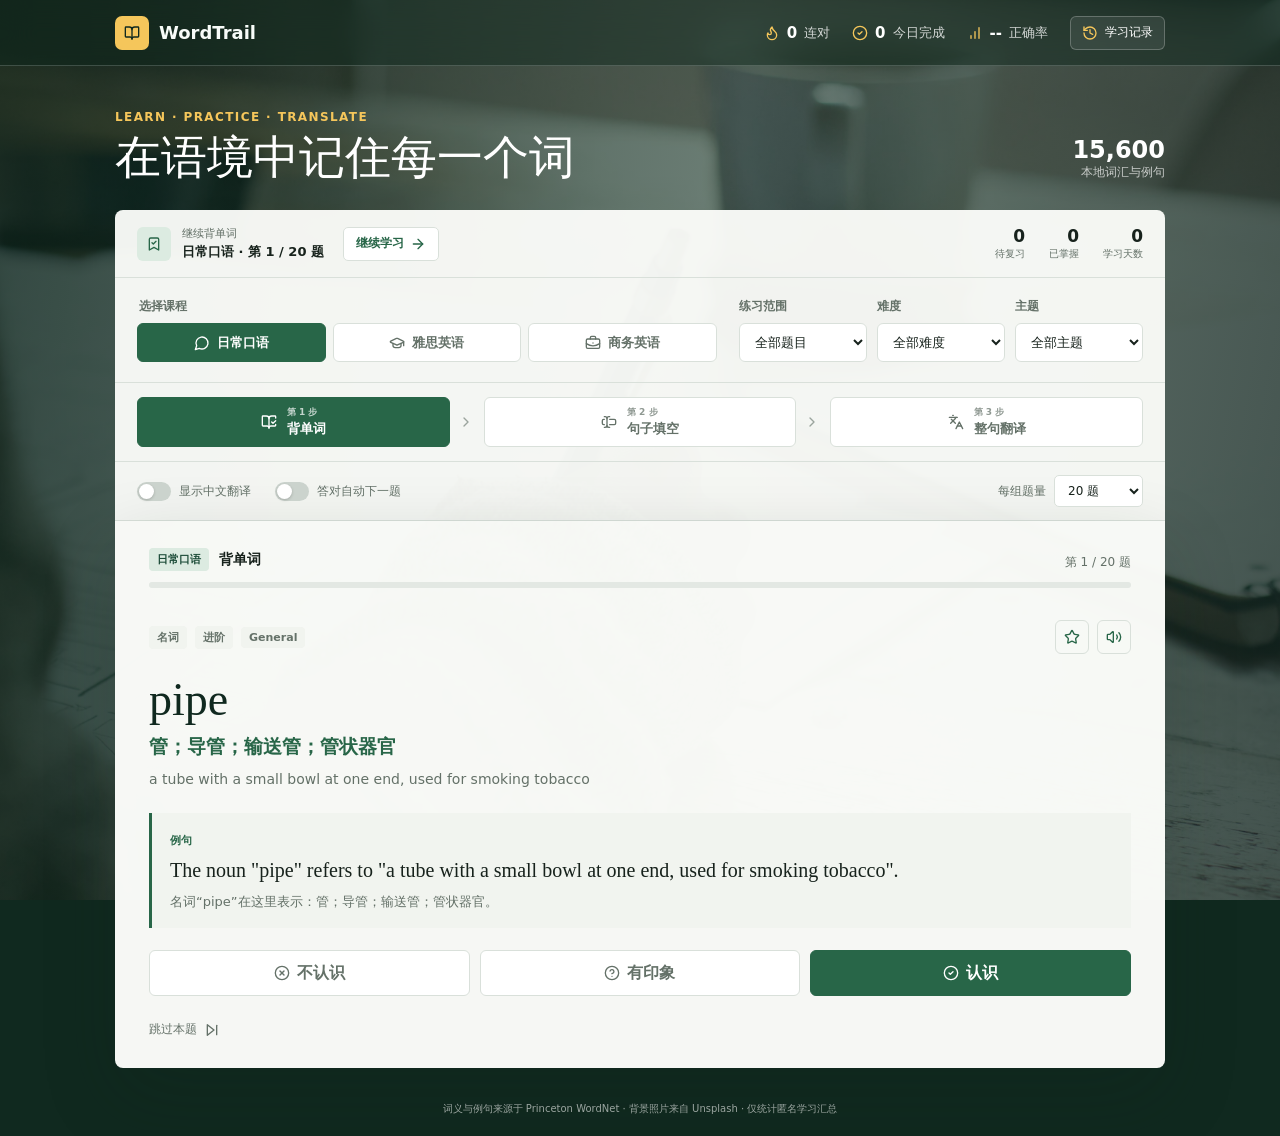
==== commit 3758c5ef: "Fix translation answer leakage and audit course data" ====
--- a/index.html
+++ b/index.html
@@ -5,7 +5,7 @@
   <meta name="viewport" content="width=device-width, initial-scale=1.0">
   <meta name="description" content="雅思、日常口语和商务英语的单词学习、句子填空与整句翻译练习。">
   <title>WordTrail 英语学习</title>
-  <script type="module" crossorigin src="./assets/main-D5OdEv6E.js"></script>
+  <script type="module" crossorigin src="./assets/main-DTE3OWhO.js"></script>
   <link rel="modulepreload" crossorigin href="./assets/cloudbase-rpc-BMMtAu0U.js">
   <link rel="stylesheet" crossorigin href="./assets/main-DLjFJu4E.css">
 </head>
